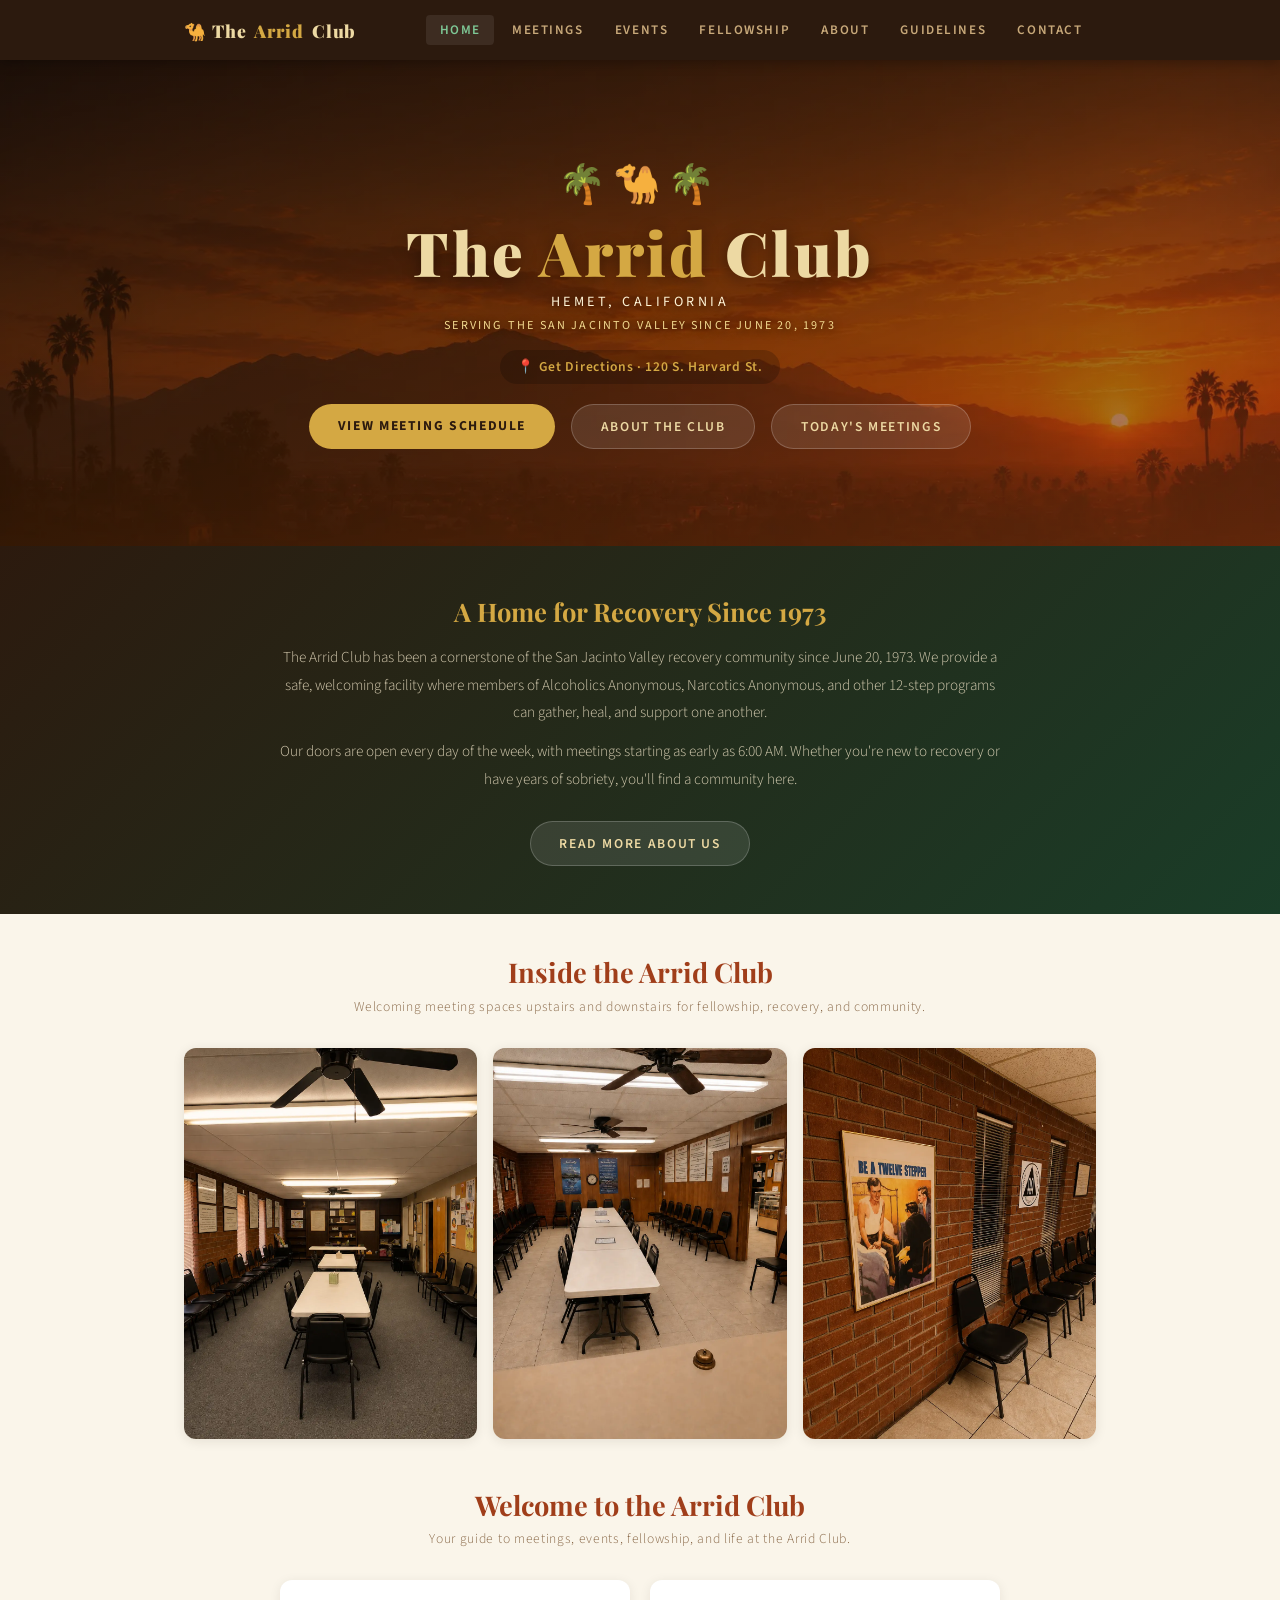
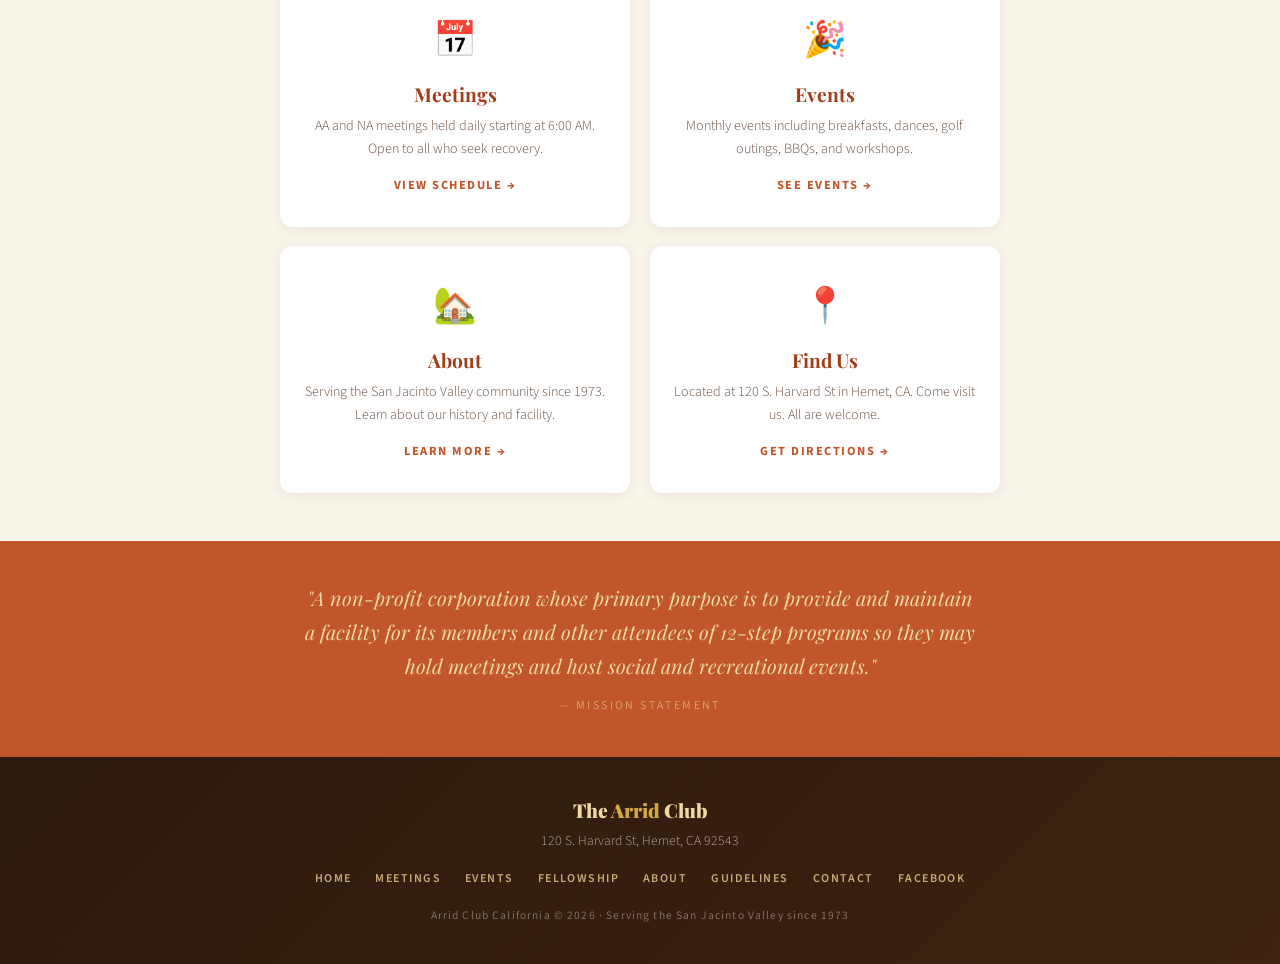
==== index.html @ 233fea6c "Update index.html" ====
<!DOCTYPE html>
<html lang="en">
<head>
<meta charset="UTF-8">
<meta name="viewport" content="width=device-width, initial-scale=1.0">
<title>The Arrid Club – Hemet, CA</title>
<meta name="description" content="The Arrid Club is a non-profit recovery community facility in Hemet, CA serving the San Jacinto Valley since 1973. Daily AA and NA meetings, events, and fellowship at 120 S. Harvard St.">
<meta name="keywords" content="Arrid Club, AA meetings Hemet, NA meetings Hemet, Alcoholics Anonymous Hemet, Narcotics Anonymous Hemet, 12 step meetings San Jacinto Valley, recovery community Hemet CA">
<meta name="author" content="The Arrid Club">
<meta name="robots" content="index, follow">
<link rel="canonical" href="https://arridclub.com/">
<!-- Open Graph -->
<meta property="og:type" content="website">
<meta property="og:url" content="https://arridclub.com/">
<meta property="og:title" content="The Arrid Club – Hemet, CA">
<meta property="og:description" content="A non-profit recovery community facility serving the San Jacinto Valley since 1973. Daily AA and NA meetings, events, and fellowship at 120 S. Harvard St, Hemet, CA.">
<meta property="og:site_name" content="The Arrid Club">
<meta property="og:image" content="https://arridclub.com/sunset-background.webp">
<meta property="og:image:alt" content="Sunset over the San Jacinto Valley behind The Arrid Club welcome message">
<meta name="twitter:card" content="summary_large_image">
<meta name="twitter:title" content="The Arrid Club – Hemet, CA">
<meta name="twitter:description" content="Daily AA and NA meetings, events, and fellowship serving the San Jacinto Valley since 1973.">
<meta name="twitter:image" content="https://arridclub.com/sunset-background.webp">
<link rel="icon" href="data:image/svg+xml,%3Csvg xmlns=%22http://www.w3.org/2000/svg%22 viewBox=%220 0 100 100%22%3E%3Ctext y=%22.9em%22 font-size=%2290%22%3E🐪%3C/text%3E%3C/svg%3E">
<script type="application/ld+json">
{
  "@context": "https://schema.org",
  "@type": "NonprofitOrganization",
  "name": "The Arrid Club",
  "url": "https://arridclub.com/",
  "foundingDate": "1973-06-20",
  "description": "A non-profit recovery community facility serving the San Jacinto Valley with daily AA and NA meetings, events, and fellowship.",
  "address": {
    "@type": "PostalAddress",
    "streetAddress": "120 S. Harvard St.",
    "addressLocality": "Hemet",
    "addressRegion": "CA",
    "postalCode": "92543",
    "addressCountry": "US"
  },
  "sameAs": [
    "https://www.facebook.com/groups/1225924959475339"
  ]
}
</script>
<link rel="preconnect" href="https://fonts.googleapis.com">
<link rel="preconnect" href="https://fonts.gstatic.com" crossorigin>
<link href="https://fonts.googleapis.com/css2?family=Playfair+Display:ital,wght@0,700;0,900;1,700&family=Source+Sans+3:wght@300;400;600;700&display=optional" rel="stylesheet">
<link rel="stylesheet" href="style.css">
<style>
  /* HOME-SPECIFIC STYLES */

  /* Hero */
  .home-hero {
    background:
      linear-gradient(160deg, rgba(20,10,4,0.78) 0%, rgba(60,28,6,0.65) 50%, rgba(140,55,20,0.52) 100%),
      url('sunset-background.webp') center 80% / cover no-repeat;
    min-height: 38vw;
    padding: 3rem 1.5rem 3rem;
    display: flex;
    flex-direction: column;
    align-items: center;
    justify-content: center;
    text-align: center;
    position: relative;
    overflow: hidden;
  }
  .home-hero::before {
    content: '';
    position: absolute;
    inset: 0;
    background: none;
    pointer-events: none;
  }
  @media (max-width: 768px) {
    .home-hero {
      background:
        linear-gradient(160deg, rgba(20,10,4,0.72) 0%, rgba(60,28,6,0.58) 50%, rgba(140,55,20,0.45) 100%),
        url('sunset-background-portrait.webp') center center / cover no-repeat;
      min-height: 0;
    }
  }

  /* Portrait phones specifically */
  @media (max-width: 600px) and (orientation: portrait) {
    .home-hero {
      background:
        linear-gradient(160deg, rgba(20,10,4,0.72) 0%, rgba(60,28,6,0.58) 50%, rgba(140,55,20,0.45) 100%),
        url('sunset-background-portrait.webp') center center / cover no-repeat;
    }
  }

  .home-hero .deco { font-size: 2.4rem; margin-bottom: 0.5rem; letter-spacing: 0.4rem; }
  .home-hero h1 {
    font-family: 'Playfair Display', serif;
    font-size: clamp(2.2rem, 6vw, 3.8rem);
    font-weight: 900;
    color: var(--parchment);
    letter-spacing: 0.04em;
    line-height: 1.05;
    text-shadow: 0 3px 16px rgba(0,0,0,0.4);
  }
  .home-hero h1 span { color: var(--gold); }
  .home-hero .hero-sub {
    color: #fff4d6;
    font-size: 0.88rem;
    letter-spacing: 0.25em;
    text-transform: uppercase;
    margin-top: 0.5rem;
    font-weight: 400;
    text-shadow: 0 2px 8px rgba(0,0,0,0.8);
  }
  .home-hero .hero-est {
    margin-top: 0.35rem;
    font-size: 0.76rem;
    letter-spacing: 0.18em;
    text-transform: uppercase;
    color: #f2d98f;
    font-weight: 400;
    text-shadow: 0 2px 8px rgba(0,0,0,0.85);
  }
  .hero-address {
    margin-top: 1rem;
    display: inline-block;
    background: rgba(0,0,0,0.2);
    border-radius: 30px;
    padding: 0.45rem 1.1rem;
    font-size: 0.85rem;
    font-weight: 600;
    color: var(--parchment);
    letter-spacing: 0.05em;
  }
  .hero-address a { color: var(--gold); }

  .hero-cta {
    margin-top: 1.25rem;
    display: flex;
    justify-content: center;
    gap: 1rem;
    flex-wrap: wrap;
  }
  .btn-primary {
    background: var(--gold);
    color: var(--deep);
    font-weight: 700;
    font-size: 0.85rem;
    letter-spacing: 0.12em;
    text-transform: uppercase;
    padding: 0.75rem 1.8rem;
    border-radius: 30px;
    transition: background 0.2s, transform 0.15s;
    display: inline-block;
  }
  .btn-primary:hover { background: var(--parchment); transform: translateY(-2px); }
  .btn-secondary {
    background: rgba(255,255,255,0.1);
    color: var(--parchment);
    font-weight: 600;
    font-size: 0.85rem;
    letter-spacing: 0.12em;
    text-transform: uppercase;
    padding: 0.75rem 1.8rem;
    border-radius: 30px;
    border: 1px solid rgba(255,255,255,0.2);
    transition: background 0.2s, transform 0.15s;
    display: inline-block;
  }
  .btn-secondary:hover { background: rgba(255,255,255,0.18); transform: translateY(-2px); }

  /* Mission strip */
  .mission-strip {
    background: var(--terracotta);
    padding: 2.5rem 1.5rem;
    text-align: center;
  }
  .mission-strip blockquote {
    max-width: 680px;
    margin: 0 auto;
    font-family: 'Playfair Display', serif;
    font-style: italic;
    font-size: clamp(1rem, 2.5vw, 1.25rem);
    color: var(--parchment);
    line-height: 1.7;
  }
  .mission-strip cite {
    display: block;
    margin-top: 0.8rem;
    font-style: normal;
    font-size: 0.75rem;
    letter-spacing: 0.2em;
    text-transform: uppercase;
    color: rgba(237,217,163,0.55);
    font-family: 'Source Sans 3', sans-serif;
  }

  /* Cards section */
  .cards-section { background: var(--cream); }
  .cards-grid {
    display: grid;
    grid-template-columns: repeat(2, 1fr);
    gap: 1.2rem;
    margin-top: 2rem;
    max-width: 720px;
    margin-left: auto;
    margin-right: auto;
  }
  .card {
    background: white;
    border-radius: 12px;
    padding: 2rem 1.5rem;
    text-align: center;
    box-shadow: 0 2px 12px rgba(44,26,14,0.08);
    transition: transform 0.2s, box-shadow 0.2s, border-top 0.2s;
    display: block;
    border-top: 3px solid transparent;
  }
  .card:hover {
    transform: translateY(-4px);
    box-shadow: 0 8px 24px rgba(44,26,14,0.13);
    border-top: 3px solid #4A7C59;
  }
  .card-icon { font-size: 2.2rem; margin-bottom: 1rem; }
  .card h3 {
    font-family: 'Playfair Display', serif;
    font-size: 1.2rem;
    color: var(--rust);
    margin-bottom: 0.5rem;
  }
  .card p {
    font-size: 0.88rem;
    color: #6a5040;
    line-height: 1.6;
    font-weight: 300;
  }
  .card-link {
    display: inline-block;
    margin-top: 1rem;
    font-size: 0.78rem;
    font-weight: 700;
    letter-spacing: 0.12em;
    text-transform: uppercase;
    color: var(--terracotta);
  }

  /* About strip */
  .about-strip {
    background: linear-gradient(135deg, var(--deep) 0%, #1A3D28 100%);
    padding: 3rem 1.5rem;
    color: var(--sand);
  }
  .about-inner {
    max-width: 720px;
    margin: 0 auto;
    text-align: center;
  }
  .about-inner h2 {
    font-family: 'Playfair Display', serif;
    font-size: 1.6rem;
    color: var(--gold);
    margin-bottom: 1rem;
  }
  .about-inner p {
    font-size: 0.95rem;
    line-height: 1.8;
    font-weight: 300;
    opacity: 0.85;
    margin-bottom: 0.75rem;
  }
  .about-inner .btn-secondary { margin-top: 1rem; }

  /* Inside the Club strip */
  .inside-section {
    background: var(--cream);
    padding: 0;
  }
  .inside-section .container {
    padding-top: 2.5rem;
    padding-bottom: 0;
  }
  .inside-grid {
    display: grid;
    grid-template-columns: repeat(3, 1fr);
    gap: 1rem;
    margin-top: 1.5rem;
  }
  .inside-card {
    border-radius: 12px;
    overflow: hidden;
    box-shadow: 0 2px 12px rgba(44,26,14,0.10);
    position: relative;
    padding-top: 133.33%;
  }
  .inside-card img {
    display: block;
    position: absolute;
    top: 0;
    left: 0;
    width: 100%;
    height: 100%;
    object-fit: cover;
    object-position: center;
    transition: transform 0.3s ease;
  }
  .inside-card:hover img { transform: scale(1.03); }

  @media (max-width: 600px) {
    .inside-grid { grid-template-columns: 1fr; }
  }
</style>
</head>
<body>

<a class="skip-link" href="#main-content">Skip to main content</a>

<!-- NAV -->
<nav class="site-nav" aria-label="Primary navigation">
  <div class="nav-inner">
    <div class="nav-logo">🐪 The <span>Arrid</span> Club</div>
    <button class="nav-toggle" onclick="const links=document.querySelector('.nav-links'); const isOpen=links.classList.toggle('open'); this.setAttribute('aria-expanded', isOpen)" aria-label="Open navigation menu" aria-controls="primary-nav-links" aria-expanded="false">
      <span></span><span></span><span></span>
    </button>
    <ul class="nav-links" id="primary-nav-links">
      <li><a href="index.html" class="active">Home</a></li>
      <li><a href="meetings.html">Meetings</a></li>
      <li><a href="events.html">Events</a></li>
      <li><a href="fellowship.html">Fellowship</a></li>
      <li><a href="about.html">About</a></li>
      <li><a href="guidelines.html">Guidelines</a></li>
      <li><a href="contact.html">Contact</a></li>
    </ul>
  </div>
</nav>

<main id="main-content">

<!-- HERO -->
<div class="home-hero">
  <div class="deco">🌴🐪🌴</div>
  <h1>The <span>Arrid</span> Club</h1>
  <div class="hero-sub">Hemet, California</div>
  <div class="hero-est">Serving the San Jacinto Valley since June 20, 1973</div>
  <div class="hero-address">
    <a href="https://maps.google.com/?q=120+S+Harvard+St+Hemet+CA+92543" target="_blank" rel="noopener noreferrer" aria-label="Get directions to The Arrid Club at 120 South Harvard Street">📍 Get Directions · 120 S. Harvard St.</a>
  </div>
  <div class="hero-cta">
    <a href="meetings.html" class="btn-primary">View Meeting Schedule</a>
    <a href="about.html" class="btn-secondary">About the Club</a>
    <a href="meetings.html#today-meetings" class="btn-secondary">Today's Meetings</a>
  </div>
</div>


<!-- ABOUT STRIP -->
<div class="about-strip">
  <div class="about-inner">
    <h2>A Home for Recovery Since 1973</h2>
    <p>The Arrid Club has been a cornerstone of the San Jacinto Valley recovery community since June 20, 1973. We provide a safe, welcoming facility where members of Alcoholics Anonymous, Narcotics Anonymous, and other 12-step programs can gather, heal, and support one another.</p>
    <p>Our doors are open every day of the week, with meetings starting as early as 6:00 AM. Whether you're new to recovery or have years of sobriety, you'll find a community here.</p>
    <a href="about.html" class="btn-secondary">Read More About Us</a>
  </div>
</div>

<!-- INSIDE THE CLUB STRIP -->
<section class="inside-section">
  <div class="container">
    <h2 class="section-title">Inside the Arrid Club</h2>
    <p class="section-sub">Welcoming meeting spaces upstairs and downstairs for fellowship, recovery, and community.</p>
    <div class="inside-grid">
      <div class="inside-card">
        <img src="upstairs-center.webp" alt="Upstairs meeting room" loading="lazy">
      </div>
      <div class="inside-card">
        <img src="downstairs-south-to-north-leader-secretary.webp" alt="Downstairs meeting room" width="1086" height="1448" loading="lazy">
      </div>
      <div class="inside-card">
        <img src="downstairs-brick-wall.webp" alt="Downstairs brick wall hallway" width="1086" height="1448" loading="lazy">
      </div>
    </div>
  </div>
</section>

<!-- CARDS -->
<section class="cards-section">
  <div class="container">
    <h2 class="section-title">Welcome to the Arrid Club</h2>
    <p class="section-sub">Your guide to meetings, events, fellowship, and life at the Arrid Club.</p>
    <div class="cards-grid">
      <a href="meetings.html" class="card">
        <div class="card-icon">📅</div>
        <h3>Meetings</h3>
        <p>AA and NA meetings held daily starting at 6:00 AM. Open to all who seek recovery.</p>
        <span class="card-link">View Schedule →</span>
      </a>
      <a href="events.html" class="card">
        <div class="card-icon">🎉</div>
        <h3>Events</h3>
        <p>Monthly events including breakfasts, dances, golf outings, BBQs, and workshops.</p>
        <span class="card-link">See Events →</span>
      </a>
      <a href="about.html" class="card">
        <div class="card-icon">🏡</div>
        <h3>About</h3>
        <p>Serving the San Jacinto Valley community since 1973. Learn about our history and facility.</p>
        <span class="card-link">Learn More →</span>
      </a>
      <a href="contact.html" class="card">
        <div class="card-icon">📍</div>
        <h3>Find Us</h3>
        <p>Located at 120 S. Harvard St in Hemet, CA. Come visit us. All are welcome.</p>
        <span class="card-link">Get Directions →</span>
      </a>
    </div>
  </div>
</section>

<!-- MISSION -->
<div class="mission-strip">
  <blockquote>
    "A non-profit corporation whose primary purpose is to provide and maintain a facility for its members and other attendees of 12-step programs so they may hold meetings and host social and recreational events."
    <cite>— Mission Statement</cite>
  </blockquote>
</div>

</main>

<!-- FOOTER -->
<footer class="site-footer">
  <div class="footer-logo">The <span>Arrid</span> Club</div>
  <div class="footer-address">120 S. Harvard St, Hemet, CA 92543</div>
  <ul class="footer-links">
    <li><a href="index.html">Home</a></li>
    <li><a href="meetings.html">Meetings</a></li>
    <li><a href="events.html">Events</a></li>
    <li><a href="fellowship.html">Fellowship</a></li>
    <li><a href="about.html">About</a></li>
    <li><a href="guidelines.html">Guidelines</a></li>
    <li><a href="contact.html">Contact</a></li>
    <li><a href="https://www.facebook.com/groups/1225924959475339" target="_blank" rel="noopener noreferrer">Facebook</a></li>
  </ul>
  <div class="footer-copy">Arrid Club California © 2026 · Serving the San Jacinto Valley since 1973</div>
</footer>

</body>
</html>
---- style.css ----
/* ===========================
   ARRID CLUB — SHARED STYLES
   =========================== */

:root {
  --sand:       #F2E6C9;
  --parchment:  #EDD9A3;
  --terracotta: #C0562A;
  --rust:       #A03E1A;
  --deep:       #2C1A0E;
  --sage:       #6B7F5E;
  --palm:       #4A7C59;
  --palm-light: #D4E8DA;
  --sky:        #7BAEC4;
  --gold:       #D4A843;
  --cream:      #FAF5EA;
  --mid:        #5C2E0A;
}

* { margin: 0; padding: 0; box-sizing: border-box; }

body {
  background: var(--cream);
  color: var(--deep);
  font-family: 'Source Sans 3', sans-serif;
  font-weight: 400;
  min-height: 100vh;
  display: flex;
  flex-direction: column;
}

main { flex: 1; }

a { color: inherit; text-decoration: none; }

.skip-link {
  position: fixed;
  top: 0.5rem;
  left: 0.5rem;
  z-index: 1000;
  padding: 0.65rem 1rem;
  border-radius: 4px;
  background: var(--parchment);
  color: var(--deep);
  font-weight: 700;
  transform: translateY(-150%);
  transition: transform 0.2s;
}
.skip-link:focus { transform: translateY(0); }

/* ===========================
   NAVIGATION
   =========================== */

.site-nav {
  background: var(--deep);
  position: sticky;
  top: 0;
  z-index: 100;
  box-shadow: 0 2px 12px rgba(0,0,0,0.3);
}

.nav-inner {
  max-width: 960px;
  margin: 0 auto;
  display: flex;
  align-items: center;
  justify-content: space-between;
  padding: 0 1.5rem;
  height: 60px;
}

.nav-logo {
  font-family: 'Playfair Display', serif;
  font-size: 1.1rem;
  font-weight: 900;
  color: var(--parchment);
  letter-spacing: 0.05em;
  display: flex;
  align-items: center;
  gap: 0.5rem;
}
.nav-logo span { color: var(--gold); }

.nav-links {
  display: flex;
  gap: 0.25rem;
  list-style: none;
}

.nav-links a {
  display: block;
  padding: 0.4rem 0.85rem;
  font-size: 0.82rem;
  font-weight: 600;
  letter-spacing: 0.12em;
  text-transform: uppercase;
  color: #c8a97a;
  border-radius: 4px;
  transition: color 0.2s, background 0.2s;
}
.nav-links a:hover,
.nav-links a.active {
  color: var(--parchment);
  background: rgba(255,255,255,0.08);
}
.nav-links a.active {
  color: #7EC896;
}

/* Mobile nav toggle */
.nav-toggle {
  display: none;
  background: none;
  border: none;
  cursor: pointer;
  flex-direction: column;
  gap: 5px;
  padding: 4px;
}
.nav-toggle span {
  display: block;
  width: 24px;
  height: 2px;
  background: var(--parchment);
  border-radius: 2px;
  transition: all 0.3s;
}

@media (max-width: 600px) {
  .nav-toggle { display: flex; }
  .nav-links {
    display: none;
    position: absolute;
    top: 60px;
    left: 0; right: 0;
    background: var(--deep);
    flex-direction: column;
    padding: 1rem 1.5rem 1.5rem;
    gap: 0.25rem;
    border-top: 1px solid rgba(255,255,255,0.08);
  }
  .nav-links.open { display: flex; }
  .nav-links a { font-size: 0.95rem; padding: 0.6rem 0.5rem; }
}

/* ===========================
   PAGE HERO (shared)
   =========================== */

.page-hero {
  background: linear-gradient(160deg, var(--deep) 0%, var(--mid) 60%, var(--terracotta) 100%);
  padding: 1.8rem 1.5rem 1.5rem;
  text-align: center;
  position: relative;
  overflow: hidden;
}
.page-hero::before {
  content: '';
  position: absolute;
  inset: 0;
  background:
    radial-gradient(ellipse at 75% 80%, rgba(212,168,67,0.18) 0%, transparent 65%),
    radial-gradient(ellipse at 20% 20%, rgba(74,124,89,0.15) 0%, transparent 55%);
  pointer-events: none;
}
.page-hero .deco { font-size: 2.5rem; margin-bottom: 0.5rem; }
.page-hero h1 {
  font-family: 'Playfair Display', serif;
  font-size: clamp(2rem, 6vw, 3.2rem);
  font-weight: 900;
  color: var(--parchment);
  letter-spacing: 0.04em;
  line-height: 1.1;
  text-shadow: 0 2px 12px rgba(0,0,0,0.35);
}
.page-hero h1 span { color: var(--gold); }
.page-hero .hero-sub {
  color: var(--sand);
  font-size: 0.88rem;
  letter-spacing: 0.25em;
  text-transform: uppercase;
  margin-top: 0.6rem;
  font-weight: 300;
}

/* Gold divider */
.gold-divider {
  width: 60px;
  height: 2px;
  background: linear-gradient(90deg, transparent, var(--gold), transparent);
  margin: 1.2rem auto;
}

/* ===========================
   FOOTER
   =========================== */

.site-footer {
  background: linear-gradient(135deg, var(--deep), #3D2210);
  color: var(--sand);
  padding: 2.5rem 1.5rem;
  text-align: center;
  margin-top: auto;
}
.footer-logo {
  font-family: 'Playfair Display', serif;
  font-size: 1.2rem;
  font-weight: 900;
  color: var(--parchment);
  margin-bottom: 0.5rem;
}
.footer-logo span { color: var(--gold); }
.footer-address {
  font-size: 0.85rem;
  font-weight: 300;
  opacity: 0.7;
  margin-bottom: 1rem;
}
.footer-links {
  display: flex;
  justify-content: center;
  flex-wrap: wrap;
  gap: 0.75rem 1.5rem;
  list-style: none;
  margin-bottom: 1.2rem;
}
.footer-links a {
  font-size: 0.75rem;
  letter-spacing: 0.12em;
  text-transform: uppercase;
  color: #c8a97a;
  font-weight: 600;
  transition: color 0.2s;
}
.footer-links a:hover { color: #7EC896; }
.footer-copy {
  font-size: 0.72rem;
  opacity: 0.4;
  letter-spacing: 0.1em;
}

/* ===========================
   UTILITY
   =========================== */

.section-title {
  font-family: 'Playfair Display', serif;
  font-size: 1.7rem;
  color: var(--rust);
  text-align: center;
  margin-bottom: 0.4rem;
}
.section-title.green { color: #3A6B48; }
.section-sub {
  text-align: center;
  font-size: 0.85rem;
  color: #8a6a4a;
  margin-bottom: 2rem;
  font-weight: 300;
  letter-spacing: 0.05em;
}
.container {
  max-width: 960px;
  margin: 0 auto;
  padding: 3rem 1.5rem;
}
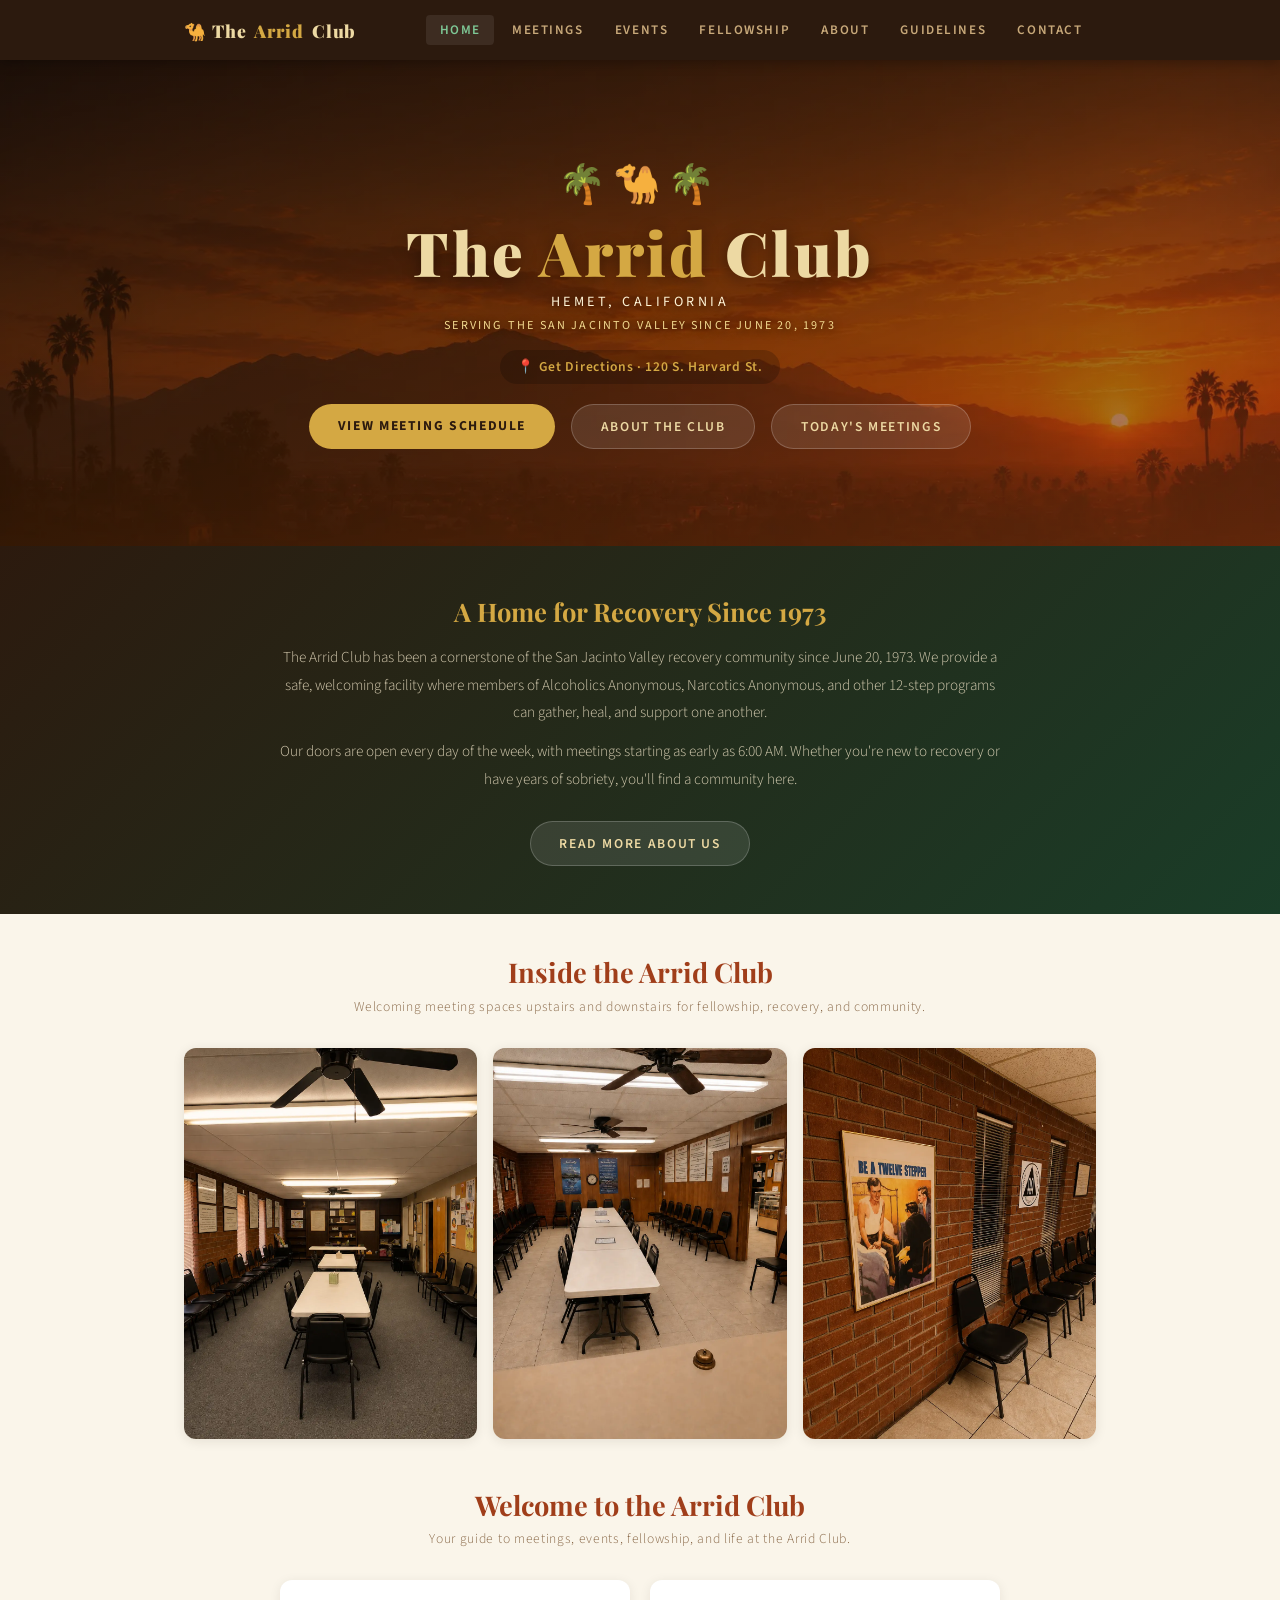
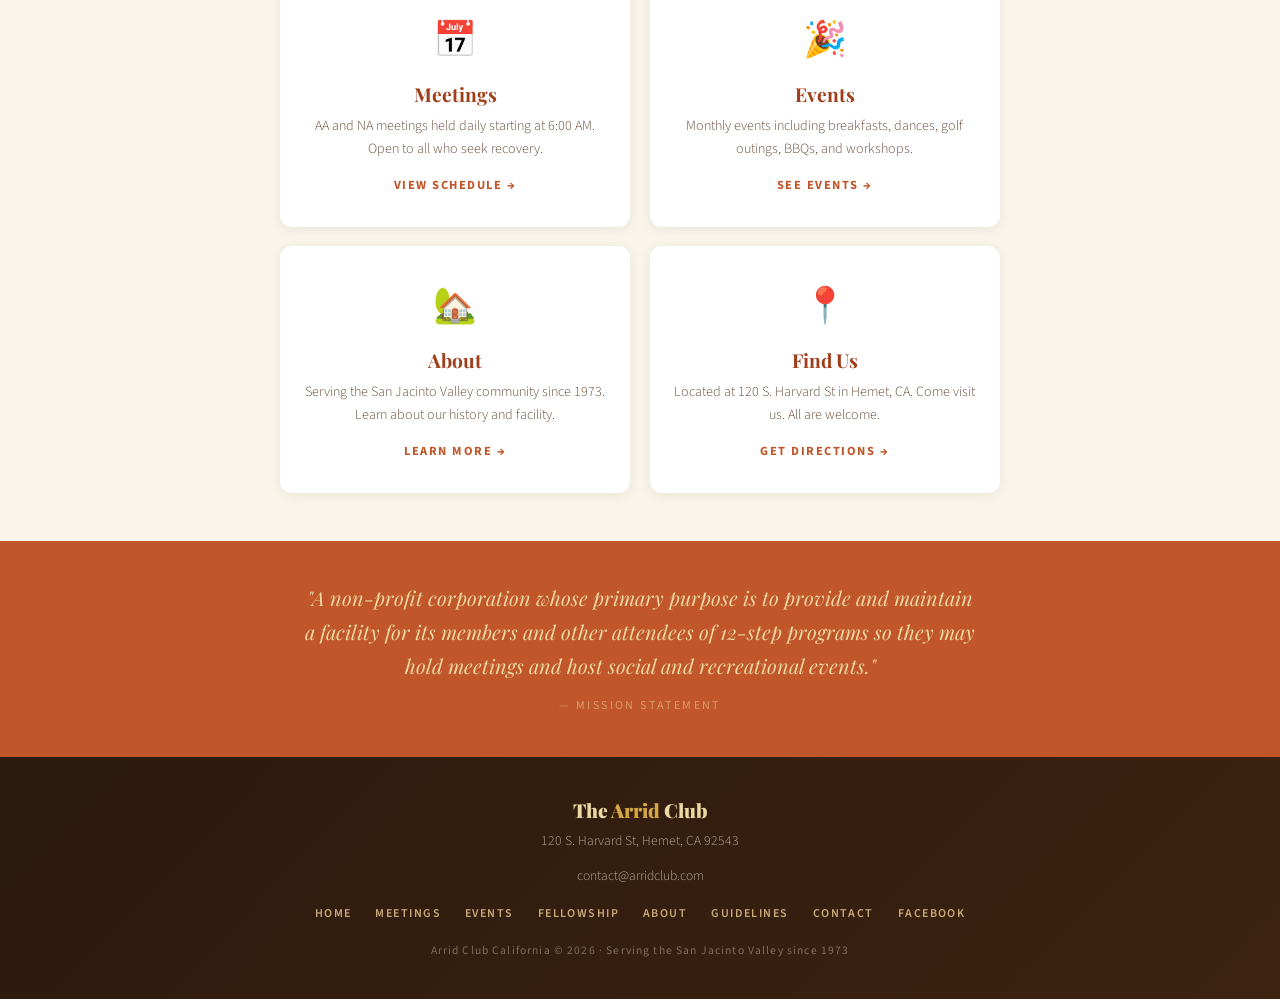
==== commit bf6a6d6e: "Update index.html" ====
--- a/index.html
+++ b/index.html
@@ -427,6 +427,7 @@
 <footer class="site-footer">
   <div class="footer-logo">The <span>Arrid</span> Club</div>
   <div class="footer-address">120 S. Harvard St, Hemet, CA 92543</div>
+  <div class="footer-address"><a href="mailto:contact@arridclub.com">contact@arridclub.com</a></div>
   <ul class="footer-links">
     <li><a href="index.html">Home</a></li>
     <li><a href="meetings.html">Meetings</a></li>
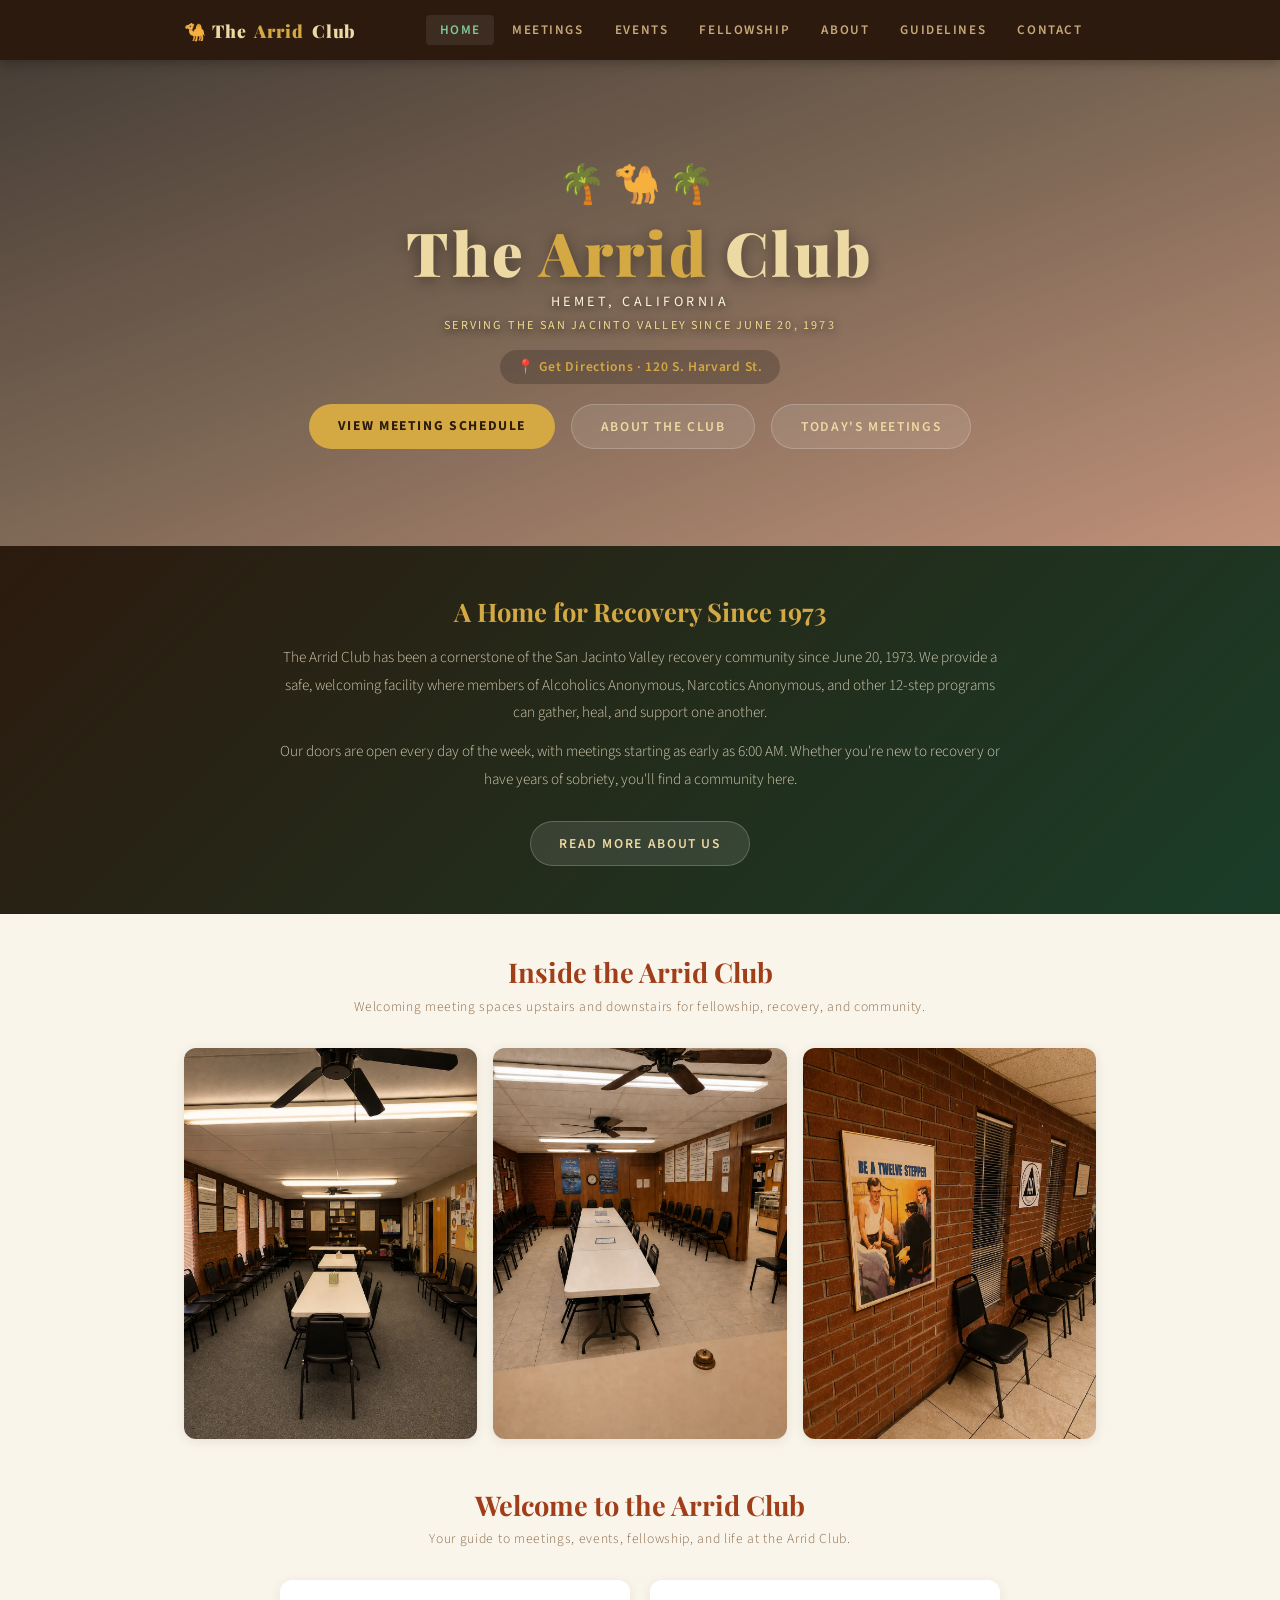
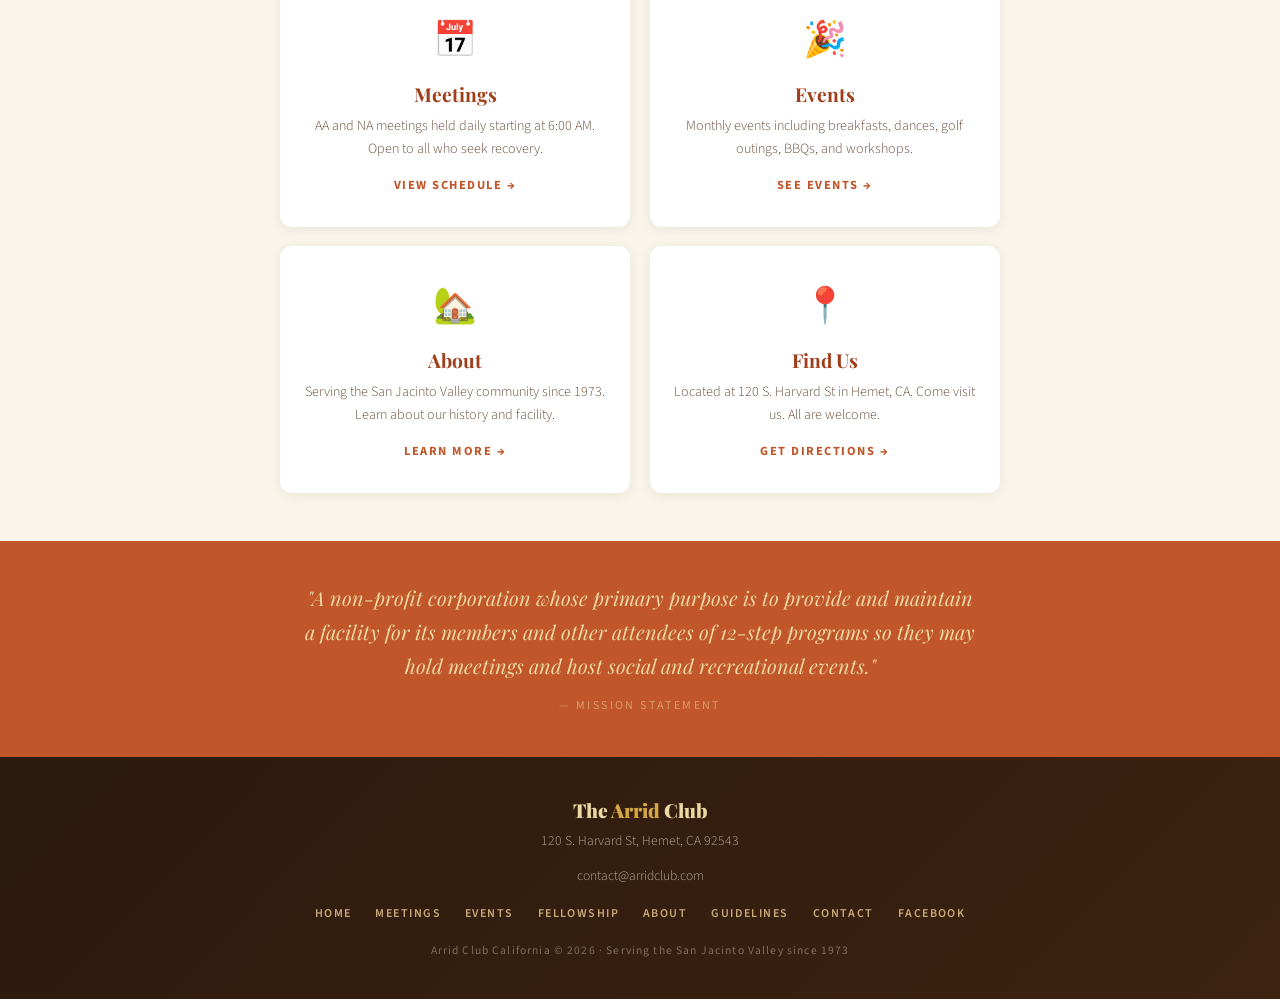
==== commit 061f5192: "Update index.html" ====
--- a/index.html
+++ b/index.html
@@ -1,3 +1,4 @@
+<!No regrets, that's my motto. That and everybody Wang Chung Tonight>
 <!DOCTYPE html>
 <html lang="en">
 <head>
@@ -15,12 +16,12 @@
 <meta property="og:title" content="The Arrid Club – Hemet, CA">
 <meta property="og:description" content="A non-profit recovery community facility serving the San Jacinto Valley since 1973. Daily AA and NA meetings, events, and fellowship at 120 S. Harvard St, Hemet, CA.">
 <meta property="og:site_name" content="The Arrid Club">
-<meta property="og:image" content="https://arridclub.com/sunset-background.webp">
+<meta property="og:image" content="https://arridclub.com/Assets/images/site/sunset-background.webp">
 <meta property="og:image:alt" content="Sunset over the San Jacinto Valley behind The Arrid Club welcome message">
 <meta name="twitter:card" content="summary_large_image">
 <meta name="twitter:title" content="The Arrid Club – Hemet, CA">
 <meta name="twitter:description" content="Daily AA and NA meetings, events, and fellowship serving the San Jacinto Valley since 1973.">
-<meta name="twitter:image" content="https://arridclub.com/sunset-background.webp">
+<meta name="twitter:image" content="https://arridclub.com/Assets/images/site/sunset-background.webp">
 <link rel="icon" href="data:image/svg+xml,%3Csvg xmlns=%22http://www.w3.org/2000/svg%22 viewBox=%220 0 100 100%22%3E%3Ctext y=%22.9em%22 font-size=%2290%22%3E🐪%3C/text%3E%3C/svg%3E">
 <script type="application/ld+json">
 {
@@ -46,7 +47,7 @@
 <link rel="preconnect" href="https://fonts.googleapis.com">
 <link rel="preconnect" href="https://fonts.gstatic.com" crossorigin>
 <link href="https://fonts.googleapis.com/css2?family=Playfair+Display:ital,wght@0,700;0,900;1,700&family=Source+Sans+3:wght@300;400;600;700&display=optional" rel="stylesheet">
-<link rel="stylesheet" href="style.css">
+<link rel="stylesheet" href="css/style.css">
 <style>
   /* HOME-SPECIFIC STYLES */
 
@@ -54,7 +55,7 @@
   .home-hero {
     background:
       linear-gradient(160deg, rgba(20,10,4,0.78) 0%, rgba(60,28,6,0.65) 50%, rgba(140,55,20,0.52) 100%),
-      url('sunset-background.webp') center 80% / cover no-repeat;
+      url('Assets/images/site/sunset-background.webp') center 80% / cover no-repeat;
     min-height: 38vw;
     padding: 3rem 1.5rem 3rem;
     display: flex;
@@ -76,7 +77,7 @@
     .home-hero {
       background:
         linear-gradient(160deg, rgba(20,10,4,0.72) 0%, rgba(60,28,6,0.58) 50%, rgba(140,55,20,0.45) 100%),
-        url('sunset-background-portrait.webp') center center / cover no-repeat;
+        url('Assets/images/site/sunset-background-portrait.webp') center center / cover no-repeat;
       min-height: 0;
     }
   }
@@ -86,7 +87,7 @@
     .home-hero {
       background:
         linear-gradient(160deg, rgba(20,10,4,0.72) 0%, rgba(60,28,6,0.58) 50%, rgba(140,55,20,0.45) 100%),
-        url('sunset-background-portrait.webp') center center / cover no-repeat;
+        url('Assets/images/site/sunset-background-portrait.webp') center center / cover no-repeat;
     }
   }
 
@@ -367,13 +368,13 @@
     <p class="section-sub">Welcoming meeting spaces upstairs and downstairs for fellowship, recovery, and community.</p>
     <div class="inside-grid">
       <div class="inside-card">
-        <img src="upstairs-center.webp" alt="Upstairs meeting room" loading="lazy">
+        <img src="Assets/images/meeting-spaces/upstairs-center.webp" alt="Upstairs meeting room" loading="lazy">
       </div>
       <div class="inside-card">
-        <img src="downstairs-south-to-north-leader-secretary.webp" alt="Downstairs meeting room" width="1086" height="1448" loading="lazy">
+        <img src="Assets/images/meeting-spaces/downstairs-south-to-north-leader-secretary.webp" alt="Downstairs meeting room" width="1086" height="1448" loading="lazy">
       </div>
       <div class="inside-card">
-        <img src="downstairs-brick-wall.webp" alt="Downstairs brick wall hallway" width="1086" height="1448" loading="lazy">
+        <img src="Assets/images/meeting-spaces/downstairs-brick-wall.webp" alt="Downstairs brick wall hallway" width="1086" height="1448" loading="lazy">
       </div>
     </div>
   </div>
--- a/css/style.css
+++ b/css/style.css
@@ -0,0 +1,275 @@
+/* ===========================
+   ARRID CLUB — SHARED STYLES
+   =========================== */
+
+:root {
+  --sand:       #F2E6C9;
+  --parchment:  #EDD9A3;
+  --terracotta: #C0562A;
+  --rust:       #A03E1A;
+  --deep:       #2C1A0E;
+  --sage:       #6B7F5E;
+  --palm:       #4A7C59;
+  --palm-light: #D4E8DA;
+  --sky:        #7BAEC4;
+  --gold:       #D4A843;
+  --cream:      #FAF5EA;
+  --mid:        #5C2E0A;
+}
+
+* { margin: 0; padding: 0; box-sizing: border-box; }
+
+body {
+  background: var(--cream);
+  color: var(--deep);
+  font-family: 'Source Sans 3', sans-serif;
+  font-weight: 400;
+  min-height: 100vh;
+  display: flex;
+  flex-direction: column;
+}
+
+main { flex: 1; }
+
+a { color: inherit; text-decoration: none; }
+
+.skip-link {
+  position: fixed;
+  top: 0.5rem;
+  left: 0.5rem;
+  z-index: 1000;
+  padding: 0.65rem 1rem;
+  border-radius: 4px;
+  background: var(--parchment);
+  color: var(--deep);
+  font-weight: 700;
+  transform: translateY(-150%);
+  transition: transform 0.2s;
+}
+.skip-link:focus { transform: translateY(0); }
+
+/* ===========================
+   NAVIGATION
+   =========================== */
+
+.site-nav {
+  background: var(--deep);
+  position: sticky;
+  top: 0;
+  z-index: 100;
+  box-shadow: 0 2px 12px rgba(0,0,0,0.3);
+}
+
+.nav-inner {
+  max-width: 960px;
+  margin: 0 auto;
+  display: flex;
+  align-items: center;
+  justify-content: space-between;
+  padding: 0 1.5rem;
+  height: 60px;
+}
+
+.nav-logo {
+  font-family: 'Playfair Display', serif;
+  font-size: 1.1rem;
+  font-weight: 900;
+  color: var(--parchment);
+  letter-spacing: 0.05em;
+  display: flex;
+  align-items: center;
+  gap: 0.5rem;
+}
+.nav-logo span { color: var(--gold); }
+
+.nav-links {
+  display: flex;
+  gap: 0.25rem;
+  list-style: none;
+}
+
+.nav-links a {
+  display: block;
+  padding: 0.4rem 0.85rem;
+  font-size: 0.82rem;
+  font-weight: 600;
+  letter-spacing: 0.12em;
+  text-transform: uppercase;
+  color: #c8a97a;
+  border-radius: 4px;
+  transition: color 0.2s, background 0.2s;
+}
+.nav-links a:hover,
+.nav-links a.active {
+  color: var(--parchment);
+  background: rgba(255,255,255,0.08);
+}
+.nav-links a.active {
+  color: #7EC896;
+}
+
+/* Mobile nav toggle */
+.nav-toggle {
+  display: none;
+  background: none;
+  border: none;
+  cursor: pointer;
+  flex-direction: column;
+  gap: 5px;
+  padding: 4px;
+}
+.nav-toggle span {
+  display: block;
+  width: 24px;
+  height: 2px;
+  background: var(--parchment);
+  border-radius: 2px;
+  transition: all 0.3s;
+}
+
+@media (max-width: 600px) {
+  .nav-toggle { display: flex; }
+  .nav-links {
+    display: none;
+    position: absolute;
+    top: 60px;
+    left: 0; right: 0;
+    background: var(--deep);
+    flex-direction: column;
+    padding: 1rem 1.5rem 1.5rem;
+    gap: 0.25rem;
+    border-top: 1px solid rgba(255,255,255,0.08);
+  }
+  .nav-links.open { display: flex; }
+  .nav-links a { font-size: 0.95rem; padding: 0.6rem 0.5rem; }
+}
+
+/* ===========================
+   PAGE HERO (shared)
+   =========================== */
+
+.page-hero {
+  background: linear-gradient(160deg, var(--deep) 0%, var(--mid) 60%, var(--terracotta) 100%);
+  padding: 1.8rem 1.5rem 1.5rem;
+  text-align: center;
+  position: relative;
+  overflow: hidden;
+}
+.page-hero::before {
+  content: '';
+  position: absolute;
+  inset: 0;
+  background:
+    radial-gradient(ellipse at 75% 80%, rgba(212,168,67,0.18) 0%, transparent 65%),
+    radial-gradient(ellipse at 20% 20%, rgba(74,124,89,0.15) 0%, transparent 55%);
+  pointer-events: none;
+}
+.page-hero .deco { font-size: 2.5rem; margin-bottom: 0.5rem; }
+.page-hero h1 {
+  font-family: 'Playfair Display', serif;
+  font-size: clamp(2rem, 6vw, 3.2rem);
+  font-weight: 900;
+  color: var(--parchment);
+  letter-spacing: 0.04em;
+  line-height: 1.1;
+  text-shadow: 0 2px 12px rgba(0,0,0,0.35);
+}
+.page-hero h1 span { color: var(--gold); }
+.page-hero .hero-sub {
+  color: var(--sand);
+  font-size: 0.88rem;
+  letter-spacing: 0.25em;
+  text-transform: uppercase;
+  margin-top: 0.6rem;
+  font-weight: 300;
+}
+
+/* Gold divider */
+.gold-divider {
+  width: 60px;
+  height: 2px;
+  background: linear-gradient(90deg, transparent, var(--gold), transparent);
+  margin: 1.2rem auto;
+}
+
+/* ===========================
+   FOOTER
+   =========================== */
+
+.site-footer {
+  background: linear-gradient(135deg, var(--deep), #3D2210);
+  color: var(--sand);
+  padding: 2.5rem 1.5rem;
+  text-align: center;
+  margin-top: auto;
+}
+.footer-logo {
+  font-family: 'Playfair Display', serif;
+  font-size: 1.2rem;
+  font-weight: 900;
+  color: var(--parchment);
+  margin-bottom: 0.5rem;
+}
+.footer-logo span { color: var(--gold); }
+.footer-address {
+  font-size: 0.85rem;
+  font-weight: 300;
+  opacity: 0.7;
+  margin-bottom: 1rem;
+}
+.footer-links {
+  display: flex;
+  justify-content: center;
+  flex-wrap: wrap;
+  gap: 0.75rem 1.5rem;
+  list-style: none;
+  margin-bottom: 1.2rem;
+}
+.footer-links a {
+  font-size: 0.75rem;
+  letter-spacing: 0.12em;
+  text-transform: uppercase;
+  color: #c8a97a;
+  font-weight: 600;
+  transition: color 0.2s;
+}
+.footer-links a:hover { color: #7EC896; }
+.footer-copy {
+  font-size: 0.72rem;
+  opacity: 0.4;
+  letter-spacing: 0.1em;
+}
+
+/* ===========================
+   UTILITY
+   =========================== */
+
+.section-title {
+  font-family: 'Playfair Display', serif;
+  font-size: 1.7rem;
+  color: var(--rust);
+  text-align: center;
+  margin-bottom: 0.4rem;
+}
+.section-title.green { color: #3A6B48; }
+.section-sub {
+  text-align: center;
+  font-size: 0.85rem;
+  color: #8a6a4a;
+  margin-bottom: 2rem;
+  font-weight: 300;
+  letter-spacing: 0.05em;
+}
+.container {
+  max-width: 960px;
+  margin: 0 auto;
+  padding: 3rem 1.5rem;
+}
+
+.event-photo-credit {
+  margin-top: .65rem;
+  font-size: .78rem;
+  font-style: italic;
+  color: #7a6050;
+  text-align: right;
+}
